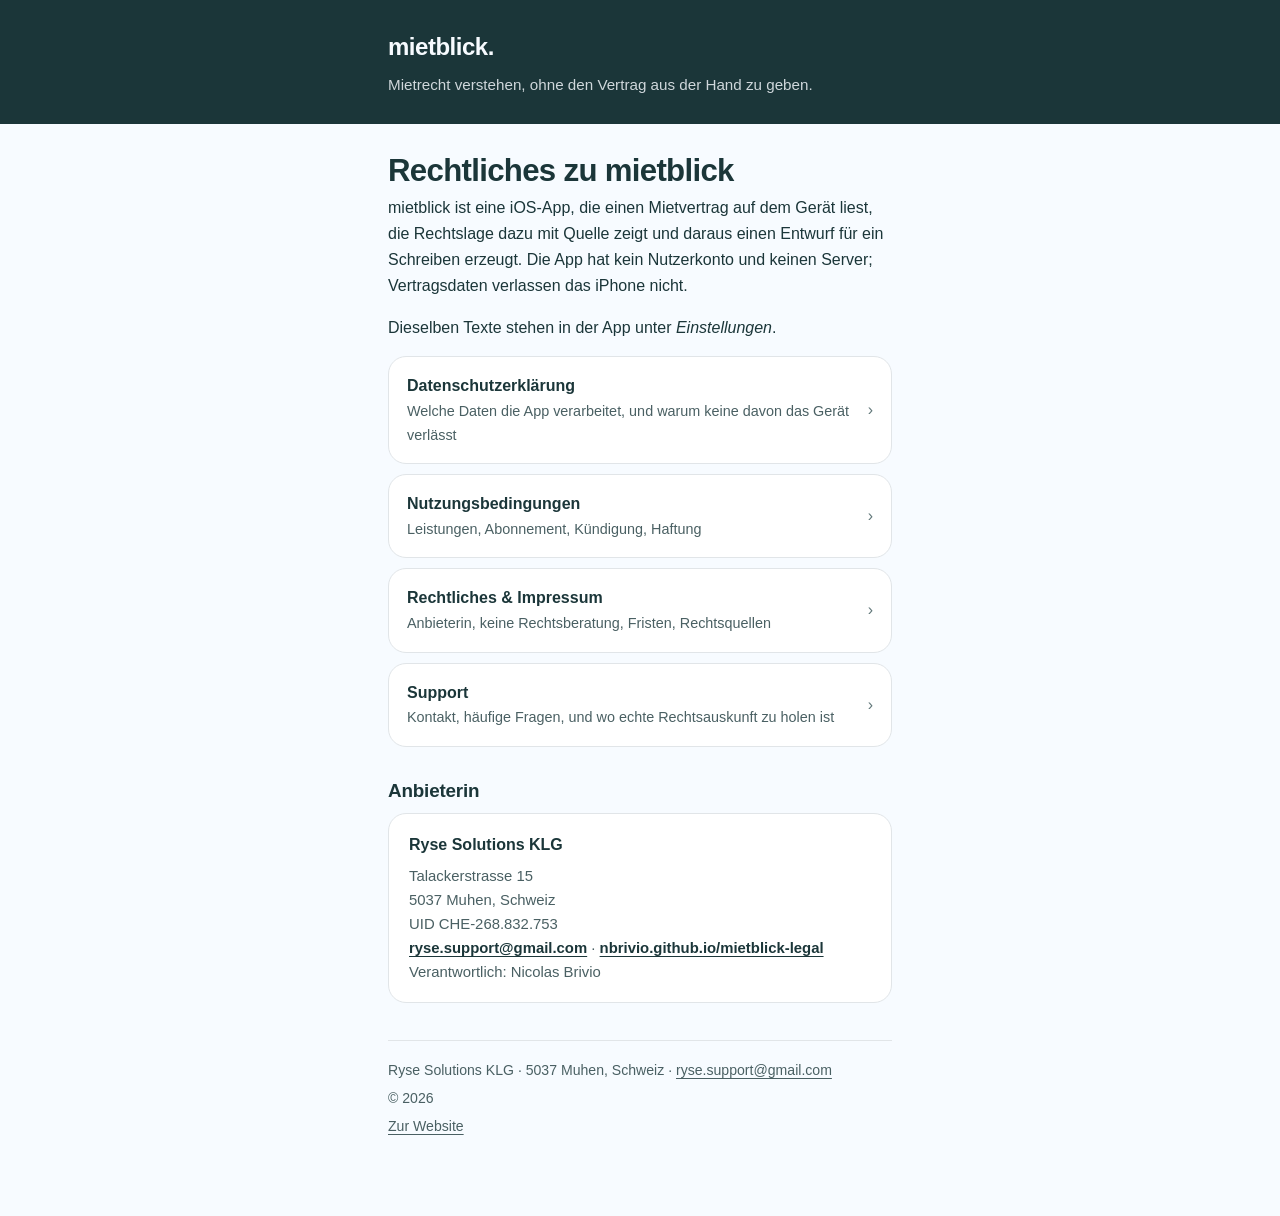
==== mietblick-legal/index.html @ f681b5e2 "Rechtstexte unter eigener Domain, Ryse-Texte überarbeitet Beide Rechtstexte-Seiten liegen jetzt als " ====
<!doctype html>
<html lang="de-CH">
<head>
<meta charset="utf-8">
<meta name="viewport" content="width=device-width, initial-scale=1">
<title>Rechtliches zu mietblick &ndash; mietblick</title>
<meta name="description" content="Datenschutzerklärung, Nutzungsbedingungen, Impressum und Support zur iOS-App mietblick.">
<meta name="color-scheme" content="light dark">
<meta name="robots" content="index, follow">
<link rel="canonical" href="https://ryse-solutions.ch/mietblick-legal/">
<link rel="stylesheet" href="assets/style.css">
</head>
<body>
<a class="skip" href="#inhalt">Zum Inhalt springen</a>
<header class="top">
  <div class="wrap">
    <a class="brand" href="index.html">mietblick<span class="dot" aria-hidden="true">.</span></a>
    <p class="tagline">Mietrecht verstehen, ohne den Vertrag aus der Hand zu geben.</p>
  </div>
</header>
<div class="wrap">

<main id="inhalt">
<h1>Rechtliches zu mietblick</h1><p>mietblick ist eine iOS-App, die einen Mietvertrag auf dem Gerät liest, die Rechtslage dazu mit Quelle zeigt und daraus einen Entwurf für ein Schreiben erzeugt. Die App hat kein Nutzerkonto und keinen Server; Vertragsdaten verlassen das iPhone nicht.</p><p>Dieselben Texte stehen in der App unter <em>Einstellungen</em>.</p><ul class="docs"><li><a href="datenschutz.html"><span><span class="t">Datenschutzerklärung</span><span class="d">Welche Daten die App verarbeitet, und warum keine davon das Gerät verlässt</span></span><span class="chev" aria-hidden="true">&#8250;</span></a></li><li><a href="agb.html"><span><span class="t">Nutzungsbedingungen</span><span class="d">Leistungen, Abonnement, Kündigung, Haftung</span></span><span class="chev" aria-hidden="true">&#8250;</span></a></li><li><a href="rechtliches.html"><span><span class="t">Rechtliches &amp; Impressum</span><span class="d">Anbieterin, keine Rechtsberatung, Fristen, Rechtsquellen</span></span><span class="chev" aria-hidden="true">&#8250;</span></a></li><li><a href="support.html"><span><span class="t">Support</span><span class="d">Kontakt, häufige Fragen, und wo echte Rechtsauskunft zu holen ist</span></span><span class="chev" aria-hidden="true">&#8250;</span></a></li></ul><h2>Anbieterin</h2><div class="card"><p class="name">Ryse Solutions KLG</p><p class="meta">Talackerstrasse 15<br>5037 Muhen, Schweiz</p><p class="meta">UID CHE-268.832.753</p><p class="meta"><a href="mailto:ryse.support@gmail.com">ryse.support@gmail.com</a> · <a href="https://nbrivio.github.io/mietblick-legal/">nbrivio.github.io/mietblick-legal</a></p><p class="meta">Verantwortlich: Nicolas Brivio</p></div>
</main>
<footer class="foot">
  <p>Ryse Solutions KLG &middot; 5037 Muhen, Schweiz &middot; <a href="mailto:ryse.support@gmail.com">ryse.support@gmail.com</a></p>
  <p>&copy; 2026</p>
  <p><a href="https://ryse-solutions.ch/">Zur Website</a></p>
</footer>
</div>
</body>
</html>
---- mietblick-legal/assets/style.css ----
:root {
  --accent: #C5FF28;
  --radius: 18px;
  --radius-sm: 12px;
  --measure: 34rem;
  --bg: #F7FBFF;
  --surface: #FFFFFF;
  --ink: #1B3639;
  --ink-2: #4A6063;
  --ink-faint: #62787A;
  --outline: #E1E5E8;
  --separator: #EEF1F2;
  --hero: #1B3639;
  --hero-ink: #F7FBFF;
  --link: #1B3639;
}

@media (prefers-color-scheme: dark) {
  :root:not([data-theme="light"]) {
  --bg: #0A1719;
  --surface: #16302F;
  --ink: #F7FBFF;
  --ink-2: #A9BDBF;
  --ink-faint: #829799;
  --outline: rgba(255,255,255,.14);
  --separator: rgba(255,255,255,.10);
  --hero: #244B50;
  --hero-ink: #F7FBFF;
  --link: #F7FBFF;
  }
}

/* Struktur-Stylesheet für die Rechtstexte-Seiten.
   Enthält keine Farbwerte: die stehen als Tokens in site.json und werden vom
   Generator als :root-Block davorgesetzt. So teilen mietblick und Ryse dieselbe
   Struktur, ohne dass eine Seite nach der anderen aussieht. */

/* TOKENS werden vom Generator davor gesetzt. */

* { box-sizing: border-box; }

html { -webkit-text-size-adjust: 100%; }

body {
  margin: 0;
  background: var(--bg);
  color: var(--ink);
  font: 1rem/1.62 -apple-system, BlinkMacSystemFont, "Segoe UI", Roboto, Helvetica, Arial, sans-serif;
  font-feature-settings: "kern";
  text-rendering: optimizeLegibility;
}

/* Keyboard users reach the text without walking the whole document list. */
.skip {
  position: absolute; left: -9999px;
  background: var(--lime); color: var(--petrol);
  padding: 12px 18px; border-radius: 0 0 var(--radius-sm) 0;
  font-weight: 650; z-index: 10;
}
.skip:focus { left: 0; top: 0; }

:focus-visible {
  outline: 3px solid var(--lime);
  outline-offset: 2px;
  border-radius: 4px;
}

.wrap { max-width: var(--measure); margin: 0 auto; padding: 0 20px 72px; }

/* --- Kopf --- */

header.top {
  background: var(--hero); color: var(--hero-ink);
  padding: 28px 0 26px;
  margin-bottom: 28px;
}
header.top .wrap { padding-bottom: 0; }
.brand {
  display: inline-block; text-decoration: none;
  color: var(--hero-ink);
  font-size: 1.5rem; font-weight: 700; letter-spacing: -.02em;
}
.brand .dot { color: var(--lime); }
.brand:hover { text-decoration: none; }
.tagline { margin: 6px 0 0; color: var(--ice); opacity: .82; font-size: .95rem; }

nav.back { margin: 0 0 22px; }
nav.back a {
  display: inline-flex; align-items: center; gap: 7px;
  min-height: 44px;
  color: var(--ink-2); text-decoration: none; font-size: .94rem; font-weight: 550;
}
nav.back a:hover { color: var(--ink); }

/* --- Text --- */

main h1 {
  font-size: 1.95rem; line-height: 1.2; letter-spacing: -.022em;
  margin: 0 0 6px; font-weight: 700;
}
main h2 {
  font-size: 1.18rem; line-height: 1.32; letter-spacing: -.01em;
  margin: 2.1em 0 .5em; font-weight: 650;
}
main h2:first-of-type { margin-top: 1.4em; }
p { margin: 0 0 1em; }
a { color: var(--link); text-decoration-color: var(--ink-faint); text-underline-offset: .18em; }
a:hover { text-decoration-color: var(--ink); }
strong { font-weight: 650; }

.stamp {
  display: inline-block;
  margin: 0 0 1.6em;
  padding: 5px 11px;
  border: 1px solid var(--outline); border-radius: 999px;
  color: var(--ink-2); font-size: .82rem; font-weight: 550;
}

ul { margin: 0 0 1.15em; padding: 0; list-style: none; }
ul li {
  position: relative; padding-left: 1.15em; margin-bottom: .5em;
}
ul li::before {
  content: ""; position: absolute; left: 0; top: .66em;
  width: 5px; height: 5px; border-radius: 50%;
  background: var(--lime);
  /* Lime on white is 1.4:1 — decorative only. The indent carries the structure,
     and a screen reader gets a real <ul>. */
}

/* --- Karten --- */

.card {
  background: var(--surface);
  border: 1px solid var(--outline);
  border-radius: var(--radius);
  padding: 18px 20px;
  margin: 0 0 1.4em;
}
.card p:last-child, .card ul:last-child { margin-bottom: 0; }
.card .name { font-weight: 650; margin-bottom: .35em; }
.card .meta { color: var(--ink-2); font-size: .93rem; margin: 0; }
.card .meta a { color: var(--ink); font-weight: 550; }

/* --- Tabellen: auf dem Telefon als Blöcke, nicht als Querscroll --- */

table { width: 100%; border-collapse: collapse; margin: 0 0 1.5em; font-size: .94rem; }
thead th {
  text-align: left; font-weight: 650; font-size: .78rem;
  text-transform: uppercase; letter-spacing: .055em;
  color: var(--ink-faint);
  padding: 0 10px 7px 0;
  border-bottom: 1px solid var(--outline);
}
tbody td { padding: 11px 10px 11px 0; border-bottom: 1px solid var(--separator); vertical-align: top; }

@media (max-width: 36rem) {
  thead { position: absolute; width: 1px; height: 1px; overflow: hidden; clip-path: inset(50%); }
  tbody tr {
    display: block; background: var(--surface);
    border: 1px solid var(--outline); border-radius: var(--radius-sm);
    padding: 12px 14px; margin-bottom: 10px;
  }
  tbody td { display: block; border: 0; padding: 0 0 6px; }
  tbody td:last-child { padding-bottom: 0; }
  tbody td::before {
    content: attr(data-label);
    display: block;
    font-size: .74rem; text-transform: uppercase; letter-spacing: .055em;
    color: var(--ink-faint); font-weight: 650; margin-bottom: 1px;
  }
}

/* --- Dokumentliste auf der Startseite --- */

.docs { display: grid; gap: 10px; margin: 0 0 2em; padding: 0; list-style: none; }
.docs li { padding: 0; margin: 0; }
.docs li::before { content: none; }
.docs a {
  display: flex; align-items: center; gap: 14px;
  background: var(--surface);
  border: 1px solid var(--outline); border-radius: var(--radius);
  padding: 16px 18px; min-height: 44px;
  text-decoration: none; color: var(--ink);
}
.docs a:hover { border-color: var(--ink-faint); }
.docs .t { font-weight: 650; display: block; }
.docs .d { color: var(--ink-2); font-size: .9rem; display: block; margin-top: 1px; }
.docs .chev { margin-left: auto; color: var(--ink-faint); flex: none; }

/* --- Fuss --- */

footer.foot {
  border-top: 1px solid var(--outline);
  margin-top: 2.6em; padding-top: 18px;
  color: var(--ink-2); font-size: .88rem;
}
footer.foot a { color: var(--ink-2); }
footer.foot p { margin: 0 0 .4em; }

@media (prefers-reduced-motion: reduce) {
  * { transition: none !important; animation: none !important; }
}

/* --- Kopf-Variante "plain": kein farbiges Band, zentriert, Trennlinie ---
   Ryse hat diese Form, mietblick das Band. Eine Seite darf nicht nach der
   anderen aussehen, nur weil sie denselben Generator benutzt. */

body.plain header.top {
  background: none; color: var(--ink);
  padding: 34px 0 0; margin-bottom: 22px;
}
body.plain header.top .wrap {
  text-align: center;
  padding-bottom: 20px;
  border-bottom: 1px solid var(--outline);
}
body.plain .brand { color: var(--ink); font-size: 1.6rem; }
body.plain .tagline { color: var(--ink-2); opacity: 1; }
body.plain nav.back a { justify-content: center; }
body.plain nav.back { text-align: center; }
body.plain main h1 { text-align: center; }
body.plain .stamp { display: block; width: fit-content; margin-inline: auto; }
body.plain footer.foot { text-align: center; }

/* Links tragen eine Unterstreichung, nicht nur eine Farbe. Die Ryse-Seite hatte
   `text-decoration: none` auf einem Orange mit 2.79:1 — damit war Farbe das
   einzige Linksignal und zugleich zu schwach (WCAG 1.4.1 und 1.4.3). */
main a, footer.foot a { text-decoration: underline; }
.docs a, .brand, .skip { text-decoration: none; }
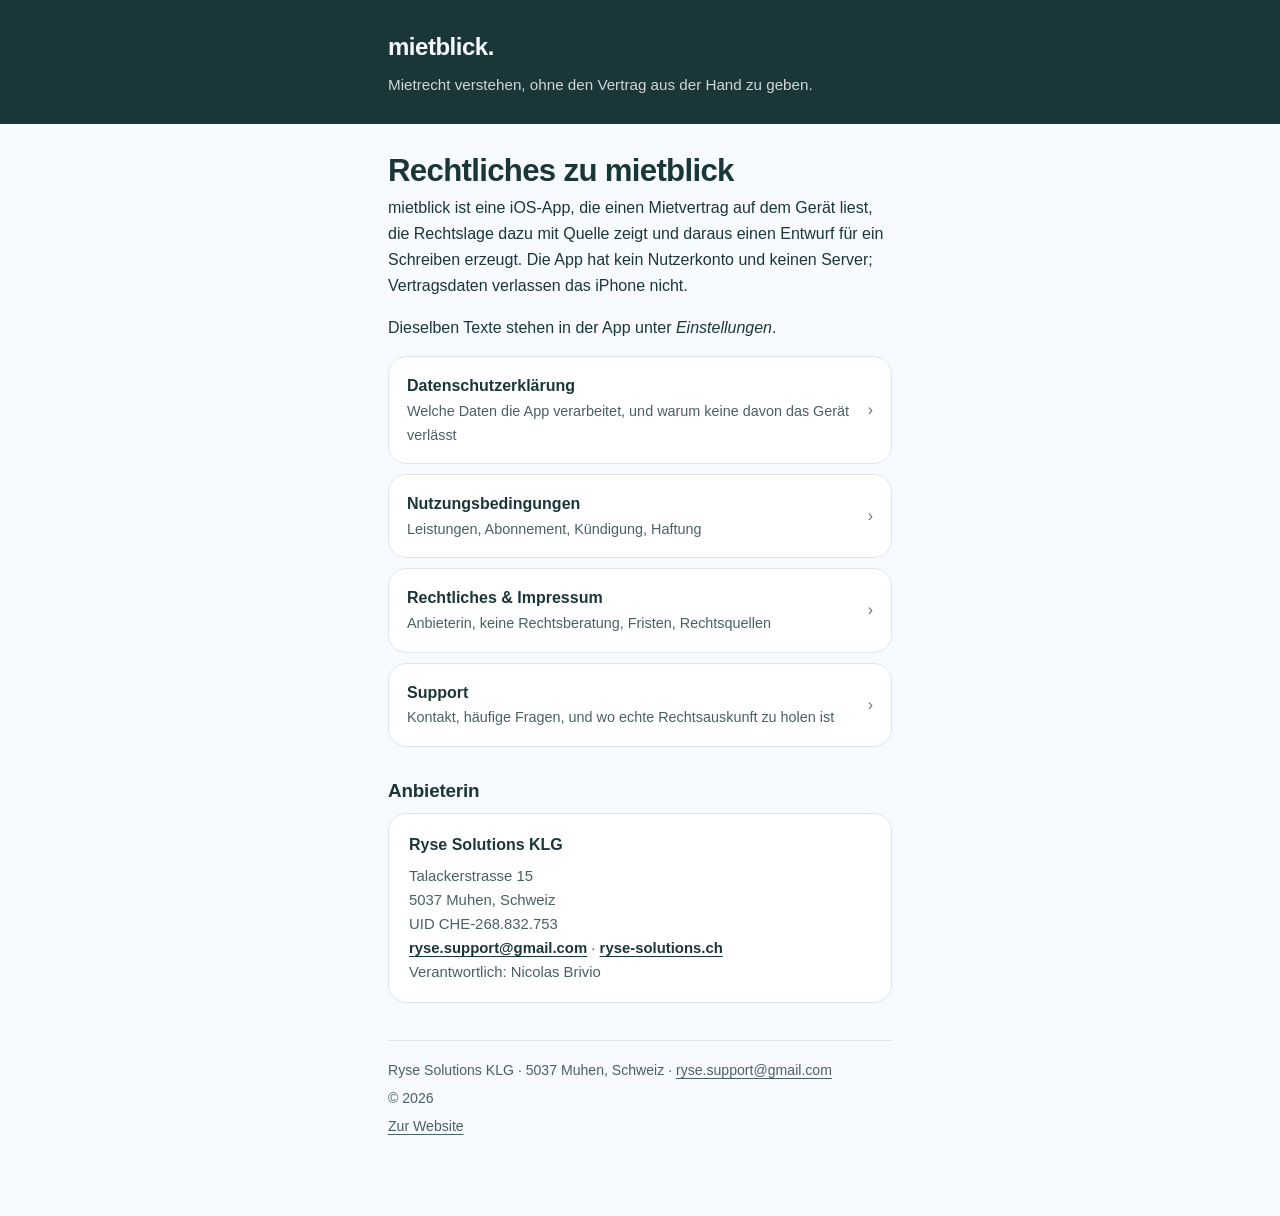
==== commit 2ab5a2d4: "Anbieter-Karte: Website der Anbieterin statt github.io-Adresse Im Feld `web` von anbieter.json stand" ====
--- a/mietblick-legal/index.html
+++ b/mietblick-legal/index.html
@@ -21,7 +21,7 @@
 <div class="wrap">
 
 <main id="inhalt">
-<h1>Rechtliches zu mietblick</h1><p>mietblick ist eine iOS-App, die einen Mietvertrag auf dem Gerät liest, die Rechtslage dazu mit Quelle zeigt und daraus einen Entwurf für ein Schreiben erzeugt. Die App hat kein Nutzerkonto und keinen Server; Vertragsdaten verlassen das iPhone nicht.</p><p>Dieselben Texte stehen in der App unter <em>Einstellungen</em>.</p><ul class="docs"><li><a href="datenschutz.html"><span><span class="t">Datenschutzerklärung</span><span class="d">Welche Daten die App verarbeitet, und warum keine davon das Gerät verlässt</span></span><span class="chev" aria-hidden="true">&#8250;</span></a></li><li><a href="agb.html"><span><span class="t">Nutzungsbedingungen</span><span class="d">Leistungen, Abonnement, Kündigung, Haftung</span></span><span class="chev" aria-hidden="true">&#8250;</span></a></li><li><a href="rechtliches.html"><span><span class="t">Rechtliches &amp; Impressum</span><span class="d">Anbieterin, keine Rechtsberatung, Fristen, Rechtsquellen</span></span><span class="chev" aria-hidden="true">&#8250;</span></a></li><li><a href="support.html"><span><span class="t">Support</span><span class="d">Kontakt, häufige Fragen, und wo echte Rechtsauskunft zu holen ist</span></span><span class="chev" aria-hidden="true">&#8250;</span></a></li></ul><h2>Anbieterin</h2><div class="card"><p class="name">Ryse Solutions KLG</p><p class="meta">Talackerstrasse 15<br>5037 Muhen, Schweiz</p><p class="meta">UID CHE-268.832.753</p><p class="meta"><a href="mailto:ryse.support@gmail.com">ryse.support@gmail.com</a> · <a href="https://nbrivio.github.io/mietblick-legal/">nbrivio.github.io/mietblick-legal</a></p><p class="meta">Verantwortlich: Nicolas Brivio</p></div>
+<h1>Rechtliches zu mietblick</h1><p>mietblick ist eine iOS-App, die einen Mietvertrag auf dem Gerät liest, die Rechtslage dazu mit Quelle zeigt und daraus einen Entwurf für ein Schreiben erzeugt. Die App hat kein Nutzerkonto und keinen Server; Vertragsdaten verlassen das iPhone nicht.</p><p>Dieselben Texte stehen in der App unter <em>Einstellungen</em>.</p><ul class="docs"><li><a href="datenschutz.html"><span><span class="t">Datenschutzerklärung</span><span class="d">Welche Daten die App verarbeitet, und warum keine davon das Gerät verlässt</span></span><span class="chev" aria-hidden="true">&#8250;</span></a></li><li><a href="agb.html"><span><span class="t">Nutzungsbedingungen</span><span class="d">Leistungen, Abonnement, Kündigung, Haftung</span></span><span class="chev" aria-hidden="true">&#8250;</span></a></li><li><a href="rechtliches.html"><span><span class="t">Rechtliches &amp; Impressum</span><span class="d">Anbieterin, keine Rechtsberatung, Fristen, Rechtsquellen</span></span><span class="chev" aria-hidden="true">&#8250;</span></a></li><li><a href="support.html"><span><span class="t">Support</span><span class="d">Kontakt, häufige Fragen, und wo echte Rechtsauskunft zu holen ist</span></span><span class="chev" aria-hidden="true">&#8250;</span></a></li></ul><h2>Anbieterin</h2><div class="card"><p class="name">Ryse Solutions KLG</p><p class="meta">Talackerstrasse 15<br>5037 Muhen, Schweiz</p><p class="meta">UID CHE-268.832.753</p><p class="meta"><a href="mailto:ryse.support@gmail.com">ryse.support@gmail.com</a> · <a href="https://ryse-solutions.ch/">ryse-solutions.ch</a></p><p class="meta">Verantwortlich: Nicolas Brivio</p></div>
 </main>
 <footer class="foot">
   <p>Ryse Solutions KLG &middot; 5037 Muhen, Schweiz &middot; <a href="mailto:ryse.support@gmail.com">ryse.support@gmail.com</a></p>
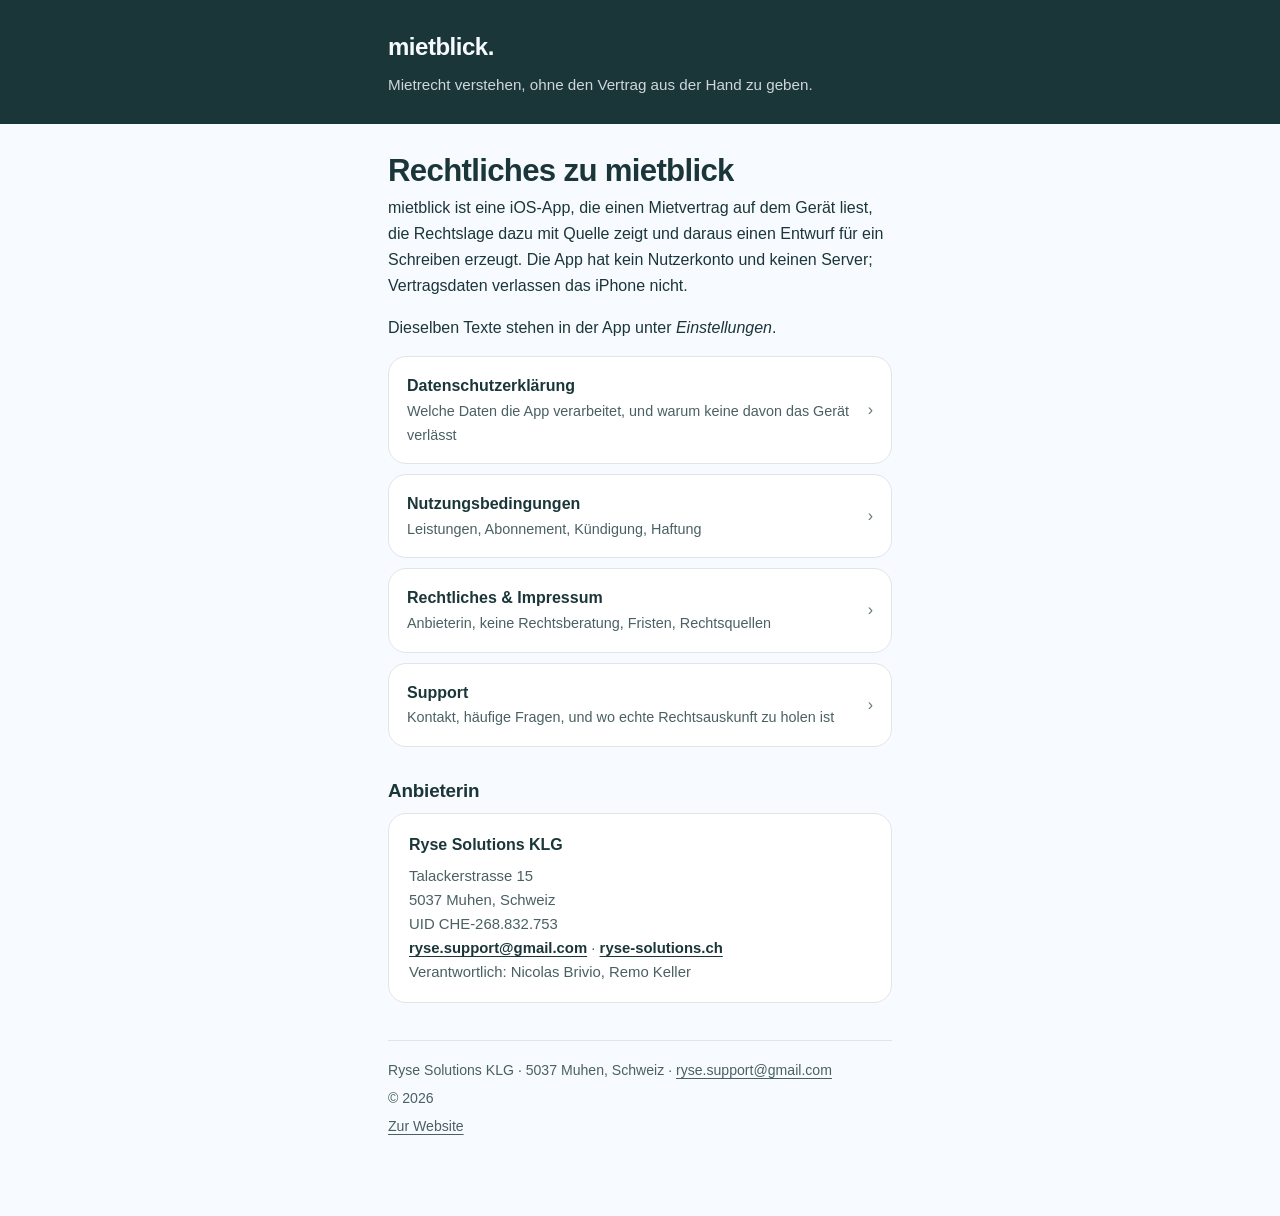
==== commit 9c62b7a2: "Impressum: Remo Keller als Mitverantwortlicher Für beide Rechtstexte-Seiten ist neben Nicolas Brivio" ====
--- a/mietblick-legal/index.html
+++ b/mietblick-legal/index.html
@@ -21,7 +21,7 @@
 <div class="wrap">
 
 <main id="inhalt">
-<h1>Rechtliches zu mietblick</h1><p>mietblick ist eine iOS-App, die einen Mietvertrag auf dem Gerät liest, die Rechtslage dazu mit Quelle zeigt und daraus einen Entwurf für ein Schreiben erzeugt. Die App hat kein Nutzerkonto und keinen Server; Vertragsdaten verlassen das iPhone nicht.</p><p>Dieselben Texte stehen in der App unter <em>Einstellungen</em>.</p><ul class="docs"><li><a href="datenschutz.html"><span><span class="t">Datenschutzerklärung</span><span class="d">Welche Daten die App verarbeitet, und warum keine davon das Gerät verlässt</span></span><span class="chev" aria-hidden="true">&#8250;</span></a></li><li><a href="agb.html"><span><span class="t">Nutzungsbedingungen</span><span class="d">Leistungen, Abonnement, Kündigung, Haftung</span></span><span class="chev" aria-hidden="true">&#8250;</span></a></li><li><a href="rechtliches.html"><span><span class="t">Rechtliches &amp; Impressum</span><span class="d">Anbieterin, keine Rechtsberatung, Fristen, Rechtsquellen</span></span><span class="chev" aria-hidden="true">&#8250;</span></a></li><li><a href="support.html"><span><span class="t">Support</span><span class="d">Kontakt, häufige Fragen, und wo echte Rechtsauskunft zu holen ist</span></span><span class="chev" aria-hidden="true">&#8250;</span></a></li></ul><h2>Anbieterin</h2><div class="card"><p class="name">Ryse Solutions KLG</p><p class="meta">Talackerstrasse 15<br>5037 Muhen, Schweiz</p><p class="meta">UID CHE-268.832.753</p><p class="meta"><a href="mailto:ryse.support@gmail.com">ryse.support@gmail.com</a> · <a href="https://ryse-solutions.ch/">ryse-solutions.ch</a></p><p class="meta">Verantwortlich: Nicolas Brivio</p></div>
+<h1>Rechtliches zu mietblick</h1><p>mietblick ist eine iOS-App, die einen Mietvertrag auf dem Gerät liest, die Rechtslage dazu mit Quelle zeigt und daraus einen Entwurf für ein Schreiben erzeugt. Die App hat kein Nutzerkonto und keinen Server; Vertragsdaten verlassen das iPhone nicht.</p><p>Dieselben Texte stehen in der App unter <em>Einstellungen</em>.</p><ul class="docs"><li><a href="datenschutz.html"><span><span class="t">Datenschutzerklärung</span><span class="d">Welche Daten die App verarbeitet, und warum keine davon das Gerät verlässt</span></span><span class="chev" aria-hidden="true">&#8250;</span></a></li><li><a href="agb.html"><span><span class="t">Nutzungsbedingungen</span><span class="d">Leistungen, Abonnement, Kündigung, Haftung</span></span><span class="chev" aria-hidden="true">&#8250;</span></a></li><li><a href="rechtliches.html"><span><span class="t">Rechtliches &amp; Impressum</span><span class="d">Anbieterin, keine Rechtsberatung, Fristen, Rechtsquellen</span></span><span class="chev" aria-hidden="true">&#8250;</span></a></li><li><a href="support.html"><span><span class="t">Support</span><span class="d">Kontakt, häufige Fragen, und wo echte Rechtsauskunft zu holen ist</span></span><span class="chev" aria-hidden="true">&#8250;</span></a></li></ul><h2>Anbieterin</h2><div class="card"><p class="name">Ryse Solutions KLG</p><p class="meta">Talackerstrasse 15<br>5037 Muhen, Schweiz</p><p class="meta">UID CHE-268.832.753</p><p class="meta"><a href="mailto:ryse.support@gmail.com">ryse.support@gmail.com</a> · <a href="https://ryse-solutions.ch/">ryse-solutions.ch</a></p><p class="meta">Verantwortlich: Nicolas Brivio, Remo Keller</p></div>
 </main>
 <footer class="foot">
   <p>Ryse Solutions KLG &middot; 5037 Muhen, Schweiz &middot; <a href="mailto:ryse.support@gmail.com">ryse.support@gmail.com</a></p>
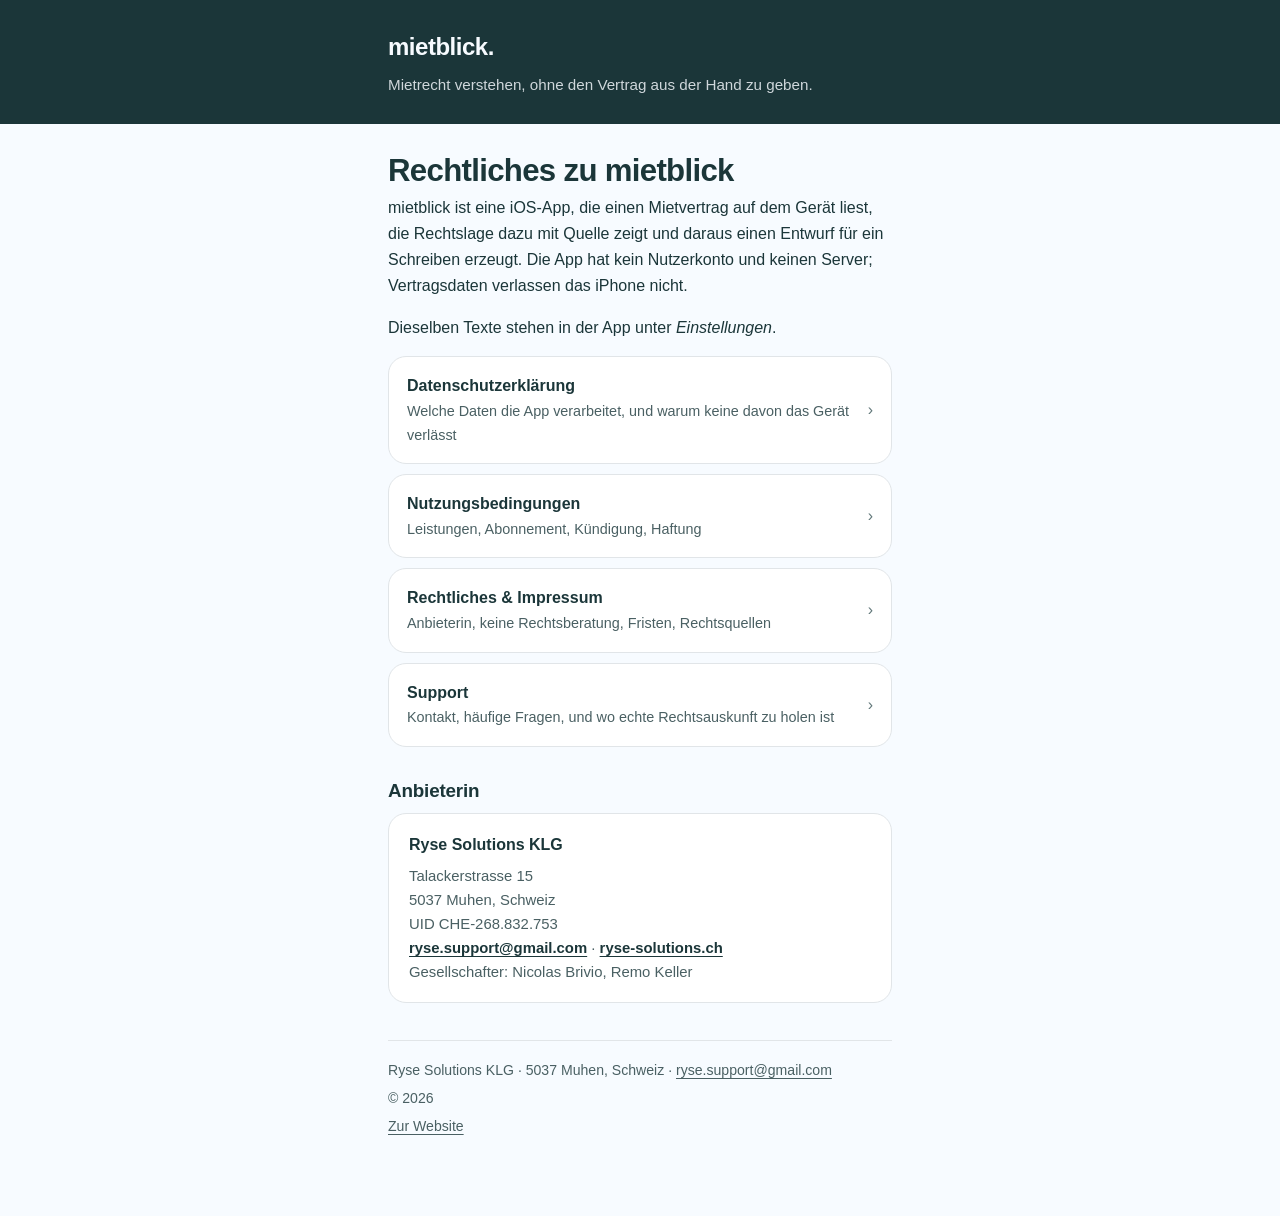
==== commit 16288d52: "Impressum: Gesellschafter statt Verantwortlich Nicolas Brivio und Remo Keller sind Gesellschafter de" ====
--- a/mietblick-legal/index.html
+++ b/mietblick-legal/index.html
@@ -21,7 +21,7 @@
 <div class="wrap">
 
 <main id="inhalt">
-<h1>Rechtliches zu mietblick</h1><p>mietblick ist eine iOS-App, die einen Mietvertrag auf dem Gerät liest, die Rechtslage dazu mit Quelle zeigt und daraus einen Entwurf für ein Schreiben erzeugt. Die App hat kein Nutzerkonto und keinen Server; Vertragsdaten verlassen das iPhone nicht.</p><p>Dieselben Texte stehen in der App unter <em>Einstellungen</em>.</p><ul class="docs"><li><a href="datenschutz.html"><span><span class="t">Datenschutzerklärung</span><span class="d">Welche Daten die App verarbeitet, und warum keine davon das Gerät verlässt</span></span><span class="chev" aria-hidden="true">&#8250;</span></a></li><li><a href="agb.html"><span><span class="t">Nutzungsbedingungen</span><span class="d">Leistungen, Abonnement, Kündigung, Haftung</span></span><span class="chev" aria-hidden="true">&#8250;</span></a></li><li><a href="rechtliches.html"><span><span class="t">Rechtliches &amp; Impressum</span><span class="d">Anbieterin, keine Rechtsberatung, Fristen, Rechtsquellen</span></span><span class="chev" aria-hidden="true">&#8250;</span></a></li><li><a href="support.html"><span><span class="t">Support</span><span class="d">Kontakt, häufige Fragen, und wo echte Rechtsauskunft zu holen ist</span></span><span class="chev" aria-hidden="true">&#8250;</span></a></li></ul><h2>Anbieterin</h2><div class="card"><p class="name">Ryse Solutions KLG</p><p class="meta">Talackerstrasse 15<br>5037 Muhen, Schweiz</p><p class="meta">UID CHE-268.832.753</p><p class="meta"><a href="mailto:ryse.support@gmail.com">ryse.support@gmail.com</a> · <a href="https://ryse-solutions.ch/">ryse-solutions.ch</a></p><p class="meta">Verantwortlich: Nicolas Brivio, Remo Keller</p></div>
+<h1>Rechtliches zu mietblick</h1><p>mietblick ist eine iOS-App, die einen Mietvertrag auf dem Gerät liest, die Rechtslage dazu mit Quelle zeigt und daraus einen Entwurf für ein Schreiben erzeugt. Die App hat kein Nutzerkonto und keinen Server; Vertragsdaten verlassen das iPhone nicht.</p><p>Dieselben Texte stehen in der App unter <em>Einstellungen</em>.</p><ul class="docs"><li><a href="datenschutz.html"><span><span class="t">Datenschutzerklärung</span><span class="d">Welche Daten die App verarbeitet, und warum keine davon das Gerät verlässt</span></span><span class="chev" aria-hidden="true">&#8250;</span></a></li><li><a href="agb.html"><span><span class="t">Nutzungsbedingungen</span><span class="d">Leistungen, Abonnement, Kündigung, Haftung</span></span><span class="chev" aria-hidden="true">&#8250;</span></a></li><li><a href="rechtliches.html"><span><span class="t">Rechtliches &amp; Impressum</span><span class="d">Anbieterin, keine Rechtsberatung, Fristen, Rechtsquellen</span></span><span class="chev" aria-hidden="true">&#8250;</span></a></li><li><a href="support.html"><span><span class="t">Support</span><span class="d">Kontakt, häufige Fragen, und wo echte Rechtsauskunft zu holen ist</span></span><span class="chev" aria-hidden="true">&#8250;</span></a></li></ul><h2>Anbieterin</h2><div class="card"><p class="name">Ryse Solutions KLG</p><p class="meta">Talackerstrasse 15<br>5037 Muhen, Schweiz</p><p class="meta">UID CHE-268.832.753</p><p class="meta"><a href="mailto:ryse.support@gmail.com">ryse.support@gmail.com</a> · <a href="https://ryse-solutions.ch/">ryse-solutions.ch</a></p><p class="meta">Gesellschafter: Nicolas Brivio, Remo Keller</p></div>
 </main>
 <footer class="foot">
   <p>Ryse Solutions KLG &middot; 5037 Muhen, Schweiz &middot; <a href="mailto:ryse.support@gmail.com">ryse.support@gmail.com</a></p>
